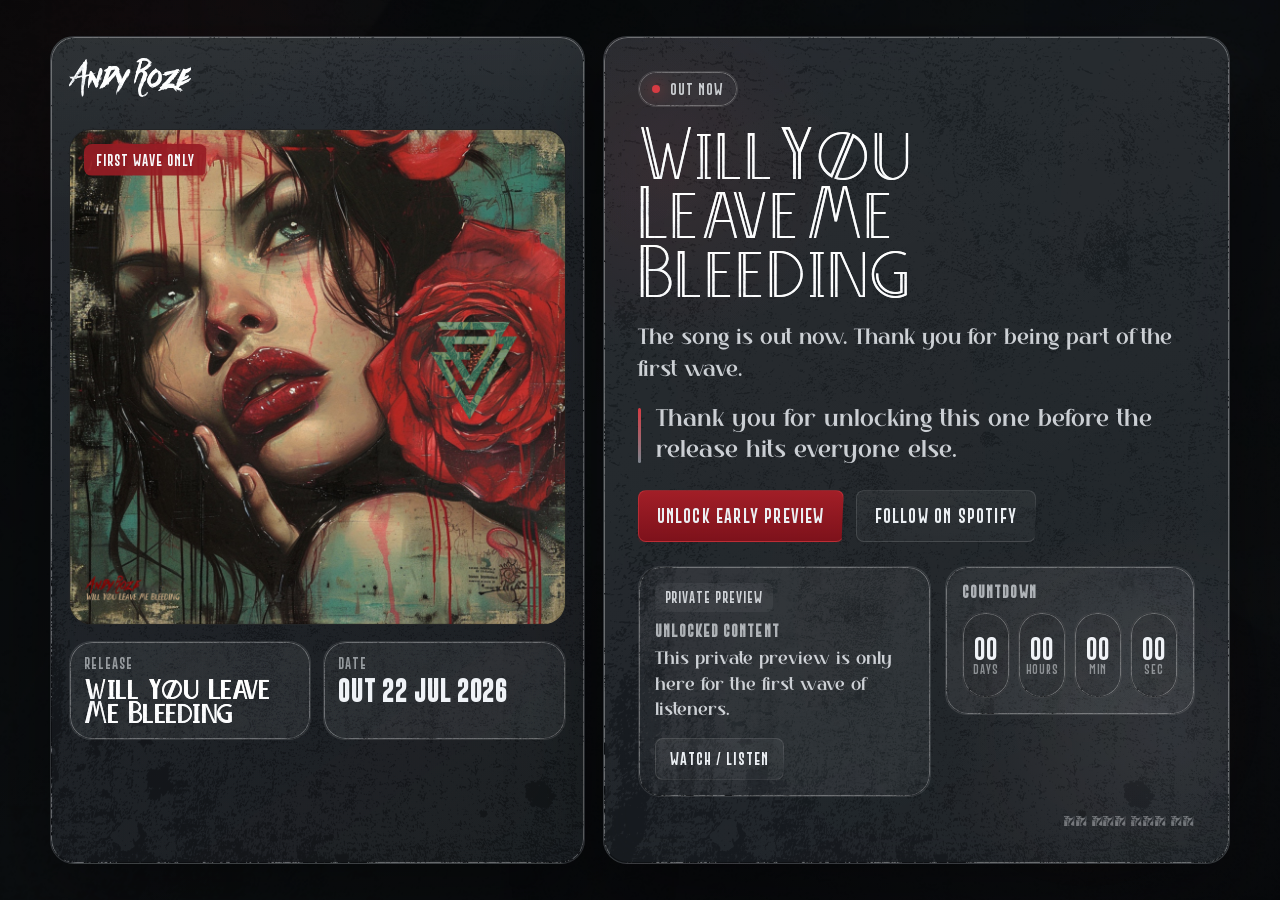
==== bleeding-unlocked/index.html @ 6ed04b6d "Add files via upload" ====
<!doctype html>
<html lang="en">
<head>
  <meta charset="utf-8" />
  <meta name="viewport" content="width=device-width, initial-scale=1" />
  <title>Andy Roze — Will You Leave Me Bleeding</title>
  <meta name="description" content="Private pre-release unlock for Andy Roze — Will You Leave Me Bleeding. Out July 22, 2026." />
  <meta name="theme-color" content="#131518" />
  <meta property="og:title" content="Andy Roze — Will You Leave Me Bleeding" />
  <meta property="og:description" content="Private pre-release unlock. Out July 22, 2026." />
  <meta property="og:type" content="website" />
  <meta property="og:image" content="cover-wylmb.jpg" />

  <style>
    @font-face { font-family: "Againts"; src: url("Againts.ttf") format("truetype"); font-display: swap; }
    @font-face { font-family: "AnniversDemo"; src: url("AnniversDemo.ttf") format("truetype"); font-display: swap; }
    @font-face { font-family: "Gobold"; src: url("GoboldExtra2.otf") format("opentype"); font-display: swap; }
    @font-face { font-family: "Graceful"; src: url("Graceful.otf") format("opentype"); font-display: swap; }

    :root {
      --bg: #0d1013;
      --mx: 0;
      --my: 0;
      --bg-2: #171b20;
      --panel: rgba(23, 26, 31, 0.84);
      --panel-2: rgba(28, 32, 38, 0.78);
      --metal: #d8dde3;
      --ink: #ecf0f4;
      --muted: rgba(236,240,244,.76);
      --low: rgba(236,240,244,.48);
      --edge: rgba(255,255,255,.11);
      --blood: #971d24;
      --blood-2: #d63b43;
      --teal: #6d7e8a;
      --steel: #98a3ad;
      --shadow: 0 30px 90px rgba(0,0,0,.42);
      --radius: 24px;
    }

    * { box-sizing: border-box; }
    html, body { min-height: 100%; }
    body {
      margin: 0;
      color: var(--ink);
      overflow-x: hidden;
      font-family: Georgia, serif;
      background:
        radial-gradient(circle at 12% 12%, rgba(214,59,67,.10), transparent 24vw),
        radial-gradient(circle at 85% 82%, rgba(120,136,148,.10), transparent 30vw),
        linear-gradient(145deg, #090b0d 0%, #15191d 50%, #0b0d10 100%);
      position: relative;
    }

    body::before,
    body::after {
      content: "";
      position: fixed;
      inset: 0;
      pointer-events: none;
    }

    body::before {
      background: url("grunge-texture.jpg") center/cover repeat;
      opacity: .045;
      mix-blend-mode: soft-light;
      z-index: -1;
    }

    body::after {
      background:
        linear-gradient(rgba(255,255,255,.018) 1px, transparent 1px),
        linear-gradient(90deg, rgba(255,255,255,.015) 1px, transparent 1px);
      background-size: 48px 48px;
      mask-image: radial-gradient(circle at center, black 0%, transparent 82%);
      opacity: .14;
      z-index: -1;
    }

    .bg-photo {
      position: fixed;
      inset: -3%;
      pointer-events: none;
      z-index: -2;
      background-image:
        linear-gradient(180deg, rgba(6,8,10,.82), rgba(7,9,11,.86)),
        linear-gradient(90deg, rgba(8,9,11,.78), rgba(8,9,11,.46) 34%, rgba(8,9,11,.72) 100%),
        url("bg-andy.jpg");
      background-size: cover, cover, cover;
      background-repeat: no-repeat;
      background-position: center, center, 71% center;
      opacity: .5;
      filter: brightness(.42) saturate(.72) contrast(1.02);
      transform: translate3d(calc(var(--mx) * 10px), calc(var(--my) * 10px), 0) scale(1.05);
      will-change: transform;
      transition: transform .18s ease-out;
    }

    .candle-glow {
      position: fixed;
      width: min(30vw, 320px);
      height: min(42vw, 420px);
      right: clamp(10px, 3vw, 36px);
      bottom: clamp(18px, 4vh, 44px);
      pointer-events: none;
      z-index: -1;
      opacity: .34;
      transform: translate3d(calc(var(--mx) * 5px), calc(var(--my) * 7px), 0);
      filter: blur(18px);
      will-change: transform, opacity;
      transition: transform .18s ease-out;
      animation: candleFlicker 5.6s ease-in-out infinite;
    }

    .candle-glow::before,
    .candle-glow::after {
      content: "";
      position: absolute;
      inset: 0;
      border-radius: 999px;
    }

    .candle-glow::before {
      background:
        radial-gradient(circle at 55% 76%, rgba(255,162,83,.24) 0%, rgba(255,126,46,.15) 18%, rgba(194,58,21,.07) 34%, rgba(194,58,21,0) 66%),
        radial-gradient(circle at 52% 60%, rgba(255,210,116,.18) 0%, rgba(255,179,86,.12) 12%, rgba(255,140,66,.05) 24%, rgba(255,140,66,0) 50%);
    }

    .candle-glow::after {
      width: 22%;
      height: 34%;
      left: 47%;
      top: 38%;
      transform: translateX(-50%);
      background:
        radial-gradient(circle at 50% 70%, rgba(255,233,172,.55) 0%, rgba(255,188,87,.28) 24%, rgba(255,137,49,.10) 48%, rgba(255,137,49,0) 76%);
      filter: blur(10px);
      opacity: .85;
    }

    a { color: inherit; text-decoration: none; }

    .wrap {
      width: min(1180px, calc(100% - 28px));
      margin: 0 auto;
      min-height: 100vh;
      display: grid;
      place-items: center;
      padding: 24px 0;
      position: relative;
    }


    .shell {
      width: 100%;
      display: grid;
      grid-template-columns: minmax(320px, .92fr) minmax(360px, 1.08fr);
      gap: 18px;
      position: relative;
      z-index: 1;
      transform-style: preserve-3d;
      will-change: transform;
      transform:
        perspective(1500px)
        translate3d(calc(var(--mx) * -9px), calc(var(--my) * -9px), 0)
        rotateX(calc(var(--my) * 0.75deg))
        rotateY(calc(var(--mx) * -0.88deg));
      transition: transform .16s ease-out;
    }

    .art-panel,
    .content-panel {
      position: relative;
      overflow: hidden;
      border-radius: var(--radius);
      border: 1px solid var(--edge);
      box-shadow: var(--shadow);
      backdrop-filter: blur(16px);
      -webkit-backdrop-filter: blur(16px);
    }

    .art-panel {
      padding: 18px;
      background:
        linear-gradient(180deg, rgba(255,255,255,.05), transparent 24%),
        linear-gradient(145deg, rgba(122,136,148,.08), rgba(255,255,255,.02)),
        rgba(18, 21, 26, .88);
      display: flex;
      flex-direction: column;
      gap: 16px;
    }

    .content-panel {
      padding: clamp(22px, 3vw, 34px);
      background:
        radial-gradient(circle at 10% 16%, rgba(214,59,67,.08), transparent 20%),
        radial-gradient(circle at 90% 84%, rgba(152,163,173,.11), transparent 24%),
        linear-gradient(155deg, rgba(255,255,255,.05), rgba(255,255,255,.02)),
        rgba(22, 26, 31, .9);
      display: flex;
      flex-direction: column;
      justify-content: flex-start;
    }

    .rough-edge::after {
      content: "";
      position: absolute;
      inset: 0;
      border-radius: inherit;
      padding: 1px;
      background:
        linear-gradient(180deg, rgba(255,255,255,.2), rgba(255,255,255,.06)),
        url("grunge-texture.jpg") center/cover repeat;
      background-blend-mode: overlay;
      opacity: .32;
      pointer-events: none;
      -webkit-mask: linear-gradient(#000 0 0) content-box, linear-gradient(#000 0 0);
      -webkit-mask-composite: xor;
      mask: linear-gradient(#000 0 0) content-box, linear-gradient(#000 0 0);
      mask-composite: exclude;
    }

    .soft-grunge::before {
      content: "";
      position: absolute;
      inset: 0;
      background:
        linear-gradient(180deg, rgba(255,255,255,.04), transparent 18%),
        url("grunge-texture.jpg") center/cover repeat;
      mix-blend-mode: soft-light;
      opacity: .12;
      pointer-events: none;
    }

    .topline {
      position: relative;
      z-index: 1;
      display: flex;
      align-items: flex-start;
      justify-content: flex-start;
      gap: 12px;
      padding-top: 0;
      overflow: visible;
    }

    .andy {
      display: inline-block;
      margin-top: 0;
      padding-top: .18em;
      padding-bottom: .08em;
      font-family: "Againts", cursive;
      font-size: clamp(2.05rem, 3vw, 2.62rem);
      line-height: 1.24;
      letter-spacing: .02em;
      color: transparent;
      background:
        linear-gradient(180deg, #e7edf3 0%, #b6c0c8 42%, #7d8891 78%, #eef3f7 100%),
        url("grunge-texture.jpg") center/cover repeat;
      background-blend-mode: screen;
      -webkit-background-clip: text;
      background-clip: text;
      text-shadow: 0 0 16px rgba(255,255,255,.04);
      filter: saturate(.84) contrast(1.06);
    }

    .ui-label,
    .badge,
    .tape,
    .note .label,
    .module h2,
    .preview-ribbon,
    .timebox .label,
    .footer {
      font-family: "Gobold", Impact, sans-serif;
      text-transform: uppercase;
      letter-spacing: .08em;
    }

    .smallcaps {
      color: rgba(236,240,244,.74);
      font-size: .9rem;
    }

    .cover-frame,
    .module,
    .note,
    .timebox,
    .badge {
      position: relative;
      overflow: hidden;
      border-radius: 22px;
      border: 1px solid rgba(255,255,255,.09);
      background: rgba(255,255,255,.028);
    }

    .cover-frame {
      background: #0d0f12;
      isolation: isolate;
    }

    .cover-frame::after {
      content: "";
      position: absolute;
      inset: 0;
      background:
        linear-gradient(110deg, transparent 0 50%, rgba(255,255,255,.08) 52%, transparent 56% 100%),
        linear-gradient(180deg, transparent 0 72%, rgba(0,0,0,.32) 100%);
      pointer-events: none;
      z-index: 4;
    }

    .cover,
    .cover-video {
      display: block;
      width: 100%;
      aspect-ratio: 1 / 1;
      object-fit: cover;
    }

    .cover {
      transform: scale(1.01);
      filter: contrast(1.02) saturate(.97);
      transition: transform .8s ease;
    }

    .cover-video {
      position: absolute;
      inset: 0;
      opacity: 0;
      transition: opacity .26s ease;
      z-index: 3;
      background: #0d0f12;
    }

    .cover-frame:hover .cover,
    .cover-frame:focus-within .cover,
    .cover-frame.video-active .cover { transform: scale(1.03); }
    .cover-frame.video-active .cover-video { opacity: 1; }

    @media (hover: none), (pointer: coarse) {
      .cover-video { opacity: 1; }
      .cover { transform: scale(1.03); }
    }

    .tape {
      position: absolute;
      top: 14px;
      left: 14px;
      z-index: 5;
      padding: 8px 12px;
      font-size: .76rem;
      background: rgba(150,29,36,.92);
      color: #f8f9fb;
      box-shadow: 0 10px 30px rgba(0,0,0,.18);
      border-radius: 8px;
      clip-path: polygon(1% 0, 99% 0, 100% 8%, 99% 100%, 1% 100%, 0 92%, 0 8%);
    }

    .art-notes {
      display: grid;
      grid-template-columns: 1fr 1fr;
      gap: 12px;
    }

    .note {
      min-height: 92px;
      padding: 14px 14px 12px;
    }

    .note .label {
      position: relative;
      z-index: 1;
      color: rgba(236,240,244,.56);
      font-size: .74rem;
      margin-bottom: 8px;
    }

    .note strong {
      position: relative;
      z-index: 1;
      display: block;
      font-size: 1.08rem;
      line-height: 1.14;
      font-weight: 600;
      color: rgba(236,240,244,.92);
    }

    .note-release {
      font-family: "AnniversDemo", serif;
      font-size: 1.58rem !important;
      line-height: .94 !important;
      letter-spacing: .02em;
      color: transparent !important;
      background:
        linear-gradient(180deg, #fbf9f5 0%, #e7edf3 42%, #cad1d8 76%, #f4f7fb 100%),
        url("grunge-texture.jpg") center/cover repeat;
      background-blend-mode: screen;
      -webkit-background-clip: text;
      background-clip: text;
      text-shadow: 0 0 10px rgba(255,255,255,.03);
    }

    .note-date {
      font-family: "Gobold", Impact, sans-serif;
      font-size: 1.48rem !important;
      line-height: .98 !important;
      letter-spacing: .03em;
      color: rgba(244,247,251,.98) !important;
    }

    .badge {
      position: relative;
      z-index: 1;
      display: inline-flex;
      align-items: center;
      gap: 10px;
      align-self: flex-start;
      margin-bottom: 14px;
      padding: 9px 13px;
      background: rgba(255,255,255,.04);
      color: rgba(236,240,244,.82);
      font-size: .78rem;
    }

    .badge i {
      width: 8px;
      height: 8px;
      border-radius: 50%;
      background: var(--blood-2);
      box-shadow: 0 0 16px rgba(214,59,67,.84);
      flex: none;
    }

    .song-title {
      display: block;
      margin: 6px 0 0;
      max-width: 720px;
      line-height: .92;
    }

    .song-title .line {
      display: block;
      white-space: nowrap;
    }

    .song-title .title-word {
      display: inline-block;
      font-family: "AnniversDemo", serif;
      font-size: clamp(2.45rem, 5vw, 4.15rem);
      color: transparent;
      background:
        linear-gradient(180deg, #fbf9f5 0%, #e7edf3 42%, #cad1d8 76%, #f4f7fb 100%),
        url("grunge-texture.jpg") center/cover repeat;
      background-blend-mode: screen;
      -webkit-background-clip: text;
      background-clip: text;
      text-shadow: 0 0 18px rgba(255,255,255,.04);
      letter-spacing: .03em;
      animation: titleBreath 4.6s ease-in-out infinite;
      will-change: filter, text-shadow;
    }

    .song-title .sp { display: inline-block; width: .28em; }

    .lede,
    .pullquote,
    .module p {
      font-family: "Graceful", Georgia, serif !important;
      font-weight: normal;
      text-transform: none;
      letter-spacing: 0;
      color: rgba(236,240,244,.84);
    }

    .lede {
      margin: 18px 0 0;
      max-width: 640px;
      font-size: clamp(1.22rem, 1.72vw, 1.42rem);
      line-height: 1.46;
    }

    .pullquote {
      position: relative;
      margin: 18px 0 0;
      padding-left: 18px;
      max-width: 620px;
      font-size: clamp(1.25rem, 1.88vw, 1.5rem);
      line-height: 1.3;
    }

    .pullquote::before {
      content: "";
      position: absolute;
      left: 0;
      top: .15em;
      bottom: .12em;
      width: 3px;
      background: linear-gradient(180deg, var(--blood-2), rgba(152,163,173,.76));
      border-radius: 99px;
    }

    .actions {
      display: flex;
      flex-wrap: wrap;
      gap: 12px;
      margin-top: 24px;
    }

    .btn {
      min-height: 52px;
      padding: 0 18px;
      border: 1px solid rgba(255,255,255,.12);
      background: linear-gradient(180deg, rgba(255,255,255,.05), rgba(255,255,255,.03));
      color: var(--ink);
      display: inline-flex;
      align-items: center;
      justify-content: center;
      gap: 10px;
      font-family: "Gobold", Impact, sans-serif;
      text-transform: uppercase;
      letter-spacing: .08em;
      font-size: .94rem;
      border-radius: 8px;
      clip-path: polygon(1% 0, 99% 0, 100% 8%, 99% 100%, 1% 100%, 0 92%, 0 8%);
      box-shadow: 0 10px 24px rgba(0,0,0,.14);
      transition: transform .2s ease, border-color .2s ease, filter .2s ease;
    }

    .btn:hover {
      transform: translateY(-2px);
      border-color: rgba(255,255,255,.22);
      filter: brightness(1.04);
    }

    .btn.primary {
      position: relative;
      overflow: hidden;
      background: linear-gradient(180deg, rgba(165,31,39,.98), rgba(128,18,27,.98));
      border-color: rgba(214,59,67,.55);
      box-shadow: 0 15px 34px rgba(157,31,37,.28);
      animation: buttonGlow 2s ease-in-out infinite;
    }

    .btn.primary::before {
      content: "";
      position: absolute;
      top: -42%;
      bottom: -42%;
      left: -52%;
      width: 42%;
      transform: skewX(-22deg) translateX(-190%);
      background: linear-gradient(90deg, rgba(255,255,255,0) 0%, rgba(255,255,255,.10) 20%, rgba(255,255,255,.95) 50%, rgba(255,255,255,.10) 80%, rgba(255,255,255,0) 100%);
      mix-blend-mode: screen;
      opacity: .98;
      filter: blur(.45px);
      animation: redSweep 2s ease-in-out infinite;
      pointer-events: none;
      z-index: 1;
    }

    .btn.primary::after {
      content: "";
      position: absolute;
      inset: -10%;
      border-radius: inherit;
      background: radial-gradient(circle at center, rgba(255,255,255,.12) 0%, rgba(214,59,67,.18) 42%, rgba(214,59,67,0) 76%);
      opacity: 0;
      filter: blur(14px);
      animation: redGlow 2s ease-in-out infinite;
      pointer-events: none;
      z-index: 0;
    }

    .grid {
      display: grid;
      grid-template-columns: 1.08fr .92fr;
      gap: 14px;
      margin-top: 24px;
      align-items: start;
    }

    .module {
      padding: 16px;
    }

    .module h2 {
      position: relative;
      z-index: 1;
      margin: 0 0 8px;
      color: rgba(236,240,244,.68);
      font-size: .84rem;
    }

    .module p {
      position: relative;
      z-index: 1;
      margin: 0;
      font-size: 1.12rem;
      line-height: 1.42;
    }

    .socials {
      display: flex;
      flex-wrap: wrap;
      gap: 10px;
      margin-top: 14px;
      position: relative;
      z-index: 1;
    }

    .btn.small {
      min-height: 42px;
      padding-inline: 14px;
      font-size: .82rem;
    }

    .preview-ribbon {
      display: inline-block;
      position: relative;
      z-index: 1;
      margin-bottom: 10px;
      padding: 7px 10px;
      font-size: .74rem;
      color: rgba(236,240,244,.84);
      background: rgba(255,255,255,.05);
      border-radius: 6px;
    }

    .countdown {
      display: grid;
      grid-template-columns: repeat(4, minmax(0, 1fr));
      gap: 8px;
      margin-top: 12px;
    }

    .timebox {
      min-height: 86px;
      display: grid;
      place-items: center;
      text-align: center;
      padding: 12px 6px 10px;
      background: rgba(0,0,0,.16);
    }

    .num {
      position: relative;
      z-index: 1;
      font-family: "Gobold", Impact, sans-serif;
      font-size: clamp(1.42rem, 1.85vw, 1.86rem);
      line-height: .95;
      letter-spacing: .02em;
      color: rgba(244,247,251,.98);
    }

    .timebox .label {
      position: relative;
      z-index: 1;
      margin-top: 5px;
      font-size: .62rem;
      line-height: 1;
      color: rgba(236,240,244,.5);
      white-space: nowrap;
    }

    .footer {
      margin-top: 16px;
      min-height: 16px;
      color: rgba(236,240,244,.38);
      font-size: .74rem;
      text-align: right;
    }

    .hidden { display: none !important; }

    @keyframes redSweep {
      0%, 54%, 100% { transform: skewX(-22deg) translateX(-220%); opacity: 0; }
      58% { opacity: .22; }
      66% { transform: skewX(-22deg) translateX(120%); opacity: .98; }
      74% { transform: skewX(-22deg) translateX(360%); opacity: .98; }
      80% { opacity: 0; }
    }

    @keyframes redGlow {
      0%, 54%, 100% { opacity: 0; }
      60% { opacity: .14; }
      68% { opacity: .28; }
      74% { opacity: .34; }
      80% { opacity: .06; }
    }

    @keyframes buttonGlow {
      0%, 54%, 100% {
        box-shadow: 0 15px 34px rgba(157,31,37,.28), 0 0 0 rgba(255,255,255,0), 0 0 0 rgba(214,59,67,0);
      }
      60% {
        box-shadow: 0 15px 34px rgba(157,31,37,.30), 0 0 10px rgba(255,255,255,.04), 0 0 16px rgba(214,59,67,.12);
      }
      68% {
        box-shadow: 0 15px 34px rgba(157,31,37,.32), 0 0 14px rgba(255,255,255,.08), 0 0 24px rgba(214,59,67,.18);
      }
      74% {
        box-shadow: 0 15px 34px rgba(157,31,37,.34), 0 0 18px rgba(255,255,255,.10), 0 0 30px rgba(214,59,67,.24);
      }
      80% {
        box-shadow: 0 15px 34px rgba(157,31,37,.28), 0 0 6px rgba(255,255,255,.02), 0 0 10px rgba(214,59,67,.08);
      }
    }

    @media (max-width: 1020px) {
      .shell {
        grid-template-columns: 1fr;
        transform: none;
      }
      .art-panel,
      .content-panel { transform: none; }
      .wrap { width: min(100% - 18px, 760px); padding: 12px 0 18px; }
      .grid { grid-template-columns: 1fr; }
      .song-title .title-word { font-size: clamp(2.15rem, 7.4vw, 3.65rem); }
      .actions .btn { width: 100%; }
    }

    @media (max-width: 620px) {
      .art-panel { padding: 14px; }
      .content-panel { padding: 18px 15px 20px; }
      .art-notes { grid-template-columns: 1fr; }
      .countdown { grid-template-columns: repeat(2, minmax(0, 1fr)); }
      .song-title .line { white-space: normal; }
      .andy {
        font-size: 1.9rem;
        margin-top: 0;
        padding-top: .18em;
        padding-bottom: .08em;
        line-height: 1.24;
      }
    }

    @media (prefers-reduced-motion: reduce) {
      .shell,
      .art-panel,
      .content-panel {
        transform: none !important;
        transition: none !important;
      }
    }

    @media (prefers-reduced-motion: no-preference) {
      .badge i { animation: pulse 1.8s ease-in-out infinite; }
      @keyframes pulse { 0%, 100% { transform: scale(.82); opacity: .74; } 50% { transform: scale(1.16); opacity: 1; } }
      @keyframes candleFlicker {
        0%, 100% { opacity: .26; transform: translate3d(calc(var(--mx) * 5px), calc(var(--my) * 7px), 0) scale(.98); }
        18% { opacity: .32; transform: translate3d(calc(var(--mx) * 5px), calc(var(--my) * 7px), 0) scale(1.02); }
        42% { opacity: .38; transform: translate3d(calc(var(--mx) * 5px), calc(var(--my) * 7px), 0) scale(1.03); }
        61% { opacity: .28; transform: translate3d(calc(var(--mx) * 5px), calc(var(--my) * 7px), 0) scale(.99); }
        78% { opacity: .36; transform: translate3d(calc(var(--mx) * 5px), calc(var(--my) * 7px), 0) scale(1.01); }
      }
      @keyframes titleBreath {
        0%, 100% {
          text-shadow: 0 0 14px rgba(255,255,255,.03), 0 0 20px rgba(214,59,67,.04), 0 0 30px rgba(255,255,255,.02);
          filter: brightness(1) drop-shadow(0 0 2px rgba(255,255,255,.02));
        }
        50% {
          text-shadow: 0 0 18px rgba(255,255,255,.08), 0 0 28px rgba(214,59,67,.10), 0 0 44px rgba(255,255,255,.05);
          filter: brightness(1.04) drop-shadow(0 0 8px rgba(255,255,255,.05));
        }
      }
    }
  </style>
</head>
<body>
  <div class="bg-photo" aria-hidden="true"></div>
  <div class="candle-glow" aria-hidden="true"></div>
  <main class="wrap">
    <section class="shell" aria-label="Private pre-save unlock page">
      <aside class="art-panel rough-edge soft-grunge">
        <div class="topline">
          <span class="andy">Andy Roze</span>
        </div>

        <div class="cover-frame rough-edge soft-grunge" id="coverFrame">
          <span class="tape">First Wave Only</span>
          <img class="cover" src="cover-wylmb.jpg" alt="Will You Leave Me Bleeding cover art" />
          <video class="cover-video" id="coverVideo" muted loop playsinline preload="auto">
            <source src="cover-loop.mp4" type="video/mp4">
          </video>
        </div>

        <div class="art-notes">
          <div class="note rough-edge soft-grunge">
            <div class="label">Release</div>
            <strong class="note-release">Will You Leave Me Bleeding</strong>
          </div>
          <div class="note rough-edge soft-grunge">
            <div class="label">Date</div>
            <strong class="note-date">Out 22 Jul 2026</strong>
          </div>
        </div>
      </aside>

      <article class="content-panel rough-edge soft-grunge">
        <div>
          <div class="badge rough-edge"><i></i><span id="statusText">Pre-save Unlocked</span></div>

          <div class="song-title" aria-label="Will You Leave Me Bleeding">
            <span class="line"><span class="title-word">Will</span><span class="sp"></span><span class="title-word">You</span></span>
            <span class="line"><span class="title-word">Leave</span><span class="sp"></span><span class="title-word">Me</span></span>
            <span class="line"><span class="title-word">Bleeding</span></span>
          </div>

          <p class="lede" id="leadText">
            The song will be saved to your Spotify on July 22, 2026. You are now part of the first wave — here is a private early preview.
          </p>

          <p class="pullquote">Thank you for unlocking this one before the release hits everyone else.</p>

          <nav class="actions" aria-label="Primary actions">
            <a class="btn primary" id="previewButton" href="#preview" target="_self" rel="noopener">Unlock Early Preview</a>
            <a class="btn" id="spotifyButton" href="#" target="_blank" rel="noopener">Follow on Spotify</a>
          </nav>

          <div class="grid">
            <section class="module rough-edge soft-grunge" id="preview">
              <div class="preview-ribbon">Private Preview</div>
              <h2>Unlocked Content</h2>
              <p id="previewText">Replace the preview link in the file with your unlisted YouTube / SoundCloud / teaser URL.</p>
              <div class="socials">
                <a class="btn small" id="watchButton" href="#" target="_blank" rel="noopener">Watch / Listen</a>
                <a class="btn small" id="instagramButton" href="#" target="_blank" rel="noopener">Instagram</a>
                <a class="btn small" id="youtubeButton" href="#" target="_blank" rel="noopener">YouTube</a>
              </div>
            </section>

            <section class="module rough-edge soft-grunge" aria-label="Countdown to release">
              <h2>Countdown</h2>
              <div class="countdown">
                <div class="timebox rough-edge soft-grunge"><div><div class="num" id="days">--</div><div class="label">Days</div></div></div>
                <div class="timebox rough-edge soft-grunge"><div><div class="num" id="hours">--</div><div class="label">Hours</div></div></div>
                <div class="timebox rough-edge soft-grunge"><div><div class="num" id="minutes">--</div><div class="label">Min</div></div></div>
                <div class="timebox rough-edge soft-grunge"><div><div class="num" id="seconds">--</div><div class="label">Sec</div></div></div>
              </div>
            </section>
          </div>
        </div>

        <footer class="footer">𒍝𒂊 𒈬𒁕𒀭 𒌑𒌌𒄭 𒅗𒀀</footer>
      </article>
    </section>
  </main>

  <script>
    // EDIT ONLY THIS BLOCK AFTER UPLOAD
    const CONFIG = {
      releaseDateISO: "2026-07-22T00:00:00+02:00",
      previewUrl: "https://youtu.be/GfuiwwoVek8",
      spotifyArtistUrl: "https://open.spotify.com/artist/0I22ZgD2w7WwWUmAvrTj4Y?si=UqC60DfySte24MYBbUj7Jg",
      instagramUrl: "",
      youtubeUrl: "",
      outNowUrl: "PASTE_FINAL_SPOTIFY_OR_SMART_LINK_AFTER_RELEASE_HERE"
    };

    const $ = (id) => document.getElementById(id);
    const setHref = (id, value) => {
      const el = $(id);
      const valid = value && !value.startsWith("PASTE_") && value !== "#";
      if (valid) el.href = value;
      else el.classList.add("hidden");
    };

    setHref("watchButton", CONFIG.previewUrl);
    setHref("spotifyButton", CONFIG.spotifyArtistUrl);
    setHref("instagramButton", CONFIG.instagramUrl);
    setHref("youtubeButton", CONFIG.youtubeUrl);

    if (CONFIG.previewUrl && !CONFIG.previewUrl.startsWith("PASTE_")) {
      $("previewButton").href = CONFIG.previewUrl;
      $("previewButton").target = "_blank";
      $("previewText").textContent = "This private preview is only here for the first wave of listeners.";
    }

    const target = new Date(CONFIG.releaseDateISO).getTime();
    const tick = () => {
      const now = Date.now();
      let diff = target - now;

      if (diff <= 0) {
        $("statusText").textContent = "Out Now";
        $("leadText").textContent = "The song is out now. Thank you for being part of the first wave.";
        ["days", "hours", "minutes", "seconds"].forEach(id => $(id).textContent = "00");
        if (CONFIG.outNowUrl && !CONFIG.outNowUrl.startsWith("PASTE_")) {
          $("previewButton").textContent = "Listen Now";
          $("previewButton").href = CONFIG.outNowUrl;
          $("previewButton").target = "_blank";
        }
        return;
      }

      const days = Math.floor(diff / 86400000); diff -= days * 86400000;
      const hours = Math.floor(diff / 3600000); diff -= hours * 3600000;
      const minutes = Math.floor(diff / 60000); diff -= minutes * 60000;
      const seconds = Math.floor(diff / 1000);

      $("days").textContent = String(days).padStart(2, "0");
      $("hours").textContent = String(hours).padStart(2, "0");
      $("minutes").textContent = String(minutes).padStart(2, "0");
      $("seconds").textContent = String(seconds).padStart(2, "0");
    };

    tick();
    setInterval(tick, 1000);

    const frame = $("coverFrame");
    const video = $("coverVideo");
    if (frame && video) {
      const isTouchLike = window.matchMedia("(hover: none), (pointer: coarse)").matches;
      let videoActive = false;
      let lastPointerX = -9999;
      let lastPointerY = -9999;

      video.muted = true;
      video.defaultMuted = true;
      video.loop = true;
      video.playsInline = true;
      video.setAttribute("muted", "");
      video.setAttribute("playsinline", "");
      video.load();

      const playVid = async () => {
        if (videoActive && !video.paused) return;
        videoActive = true;
        frame.classList.add("video-active");

        try {
          if (video.readyState >= 1 && video.currentTime === 0) video.currentTime = 0.01;
          await video.play();
        } catch (e) {
          const retry = async () => {
            if (!videoActive) return;
            try {
              if (video.readyState >= 1 && video.currentTime === 0) video.currentTime = 0.01;
              await video.play();
              frame.classList.add("video-active");
            } catch (_) {}
          };
          video.addEventListener("canplay", retry, { once: true });
          video.addEventListener("loadeddata", retry, { once: true });
        }
      };

      const stopVid = () => {
        if (isTouchLike || !videoActive) return;
        videoActive = false;
        frame.classList.remove("video-active");
        try {
          video.pause();
          if (video.readyState >= 1) video.currentTime = 0;
        } catch (e) {}
      };

      if (isTouchLike) {
        playVid();
        document.addEventListener("visibilitychange", () => {
          if (!document.hidden) playVid();
        });
      } else {
        // The page itself moves against the mouse because of the inverted parallax.
        // So normal pointerenter/pointerleave can flicker: the moving cover briefly
        // "escapes" from under the cursor. We use a padded hit area instead.
        const updateVideoHover = (event) => {
          lastPointerX = event.clientX;
          lastPointerY = event.clientY;

          const rect = frame.getBoundingClientRect();
          const pad = 34;
          const inside =
            lastPointerX >= rect.left - pad &&
            lastPointerX <= rect.right + pad &&
            lastPointerY >= rect.top - pad &&
            lastPointerY <= rect.bottom + pad;

          if (inside) playVid();
          else stopVid();
        };

        window.addEventListener("pointermove", updateVideoHover, { passive: true });
        frame.addEventListener("focusin", playVid);
        frame.addEventListener("focusout", stopVid);
        window.addEventListener("blur", stopVid);
      }
    }


    // Subtle full-page mouse parallax / tilt.
    const canParallax = window.matchMedia("(hover: hover) and (pointer: fine)").matches
      && !window.matchMedia("(prefers-reduced-motion: reduce)").matches;

    if (canParallax) {
      let targetX = 0;
      let targetY = 0;
      let currentX = 0;
      let currentY = 0;
      let raf = 0;

      const renderParallax = () => {
        currentX += (targetX - currentX) * 0.10;
        currentY += (targetY - currentY) * 0.10;

        document.documentElement.style.setProperty("--mx", currentX.toFixed(4));
        document.documentElement.style.setProperty("--my", currentY.toFixed(4));

        const moving = Math.abs(targetX - currentX) > 0.001 || Math.abs(targetY - currentY) > 0.001;
        if (moving) raf = requestAnimationFrame(renderParallax);
        else raf = 0;
      };

      const startRender = () => {
        if (!raf) raf = requestAnimationFrame(renderParallax);
      };

      window.addEventListener("pointermove", (event) => {
        targetX = (event.clientX / window.innerWidth - 0.5) * 2;
        targetY = (event.clientY / window.innerHeight - 0.5) * 2;
        targetX = Math.max(-1, Math.min(1, targetX));
        targetY = Math.max(-1, Math.min(1, targetY));
        startRender();
      }, { passive: true });

      document.documentElement.addEventListener("mouseleave", () => {
        targetX = 0;
        targetY = 0;
        startRender();
      });
    }
  </script>
</body>
</html>
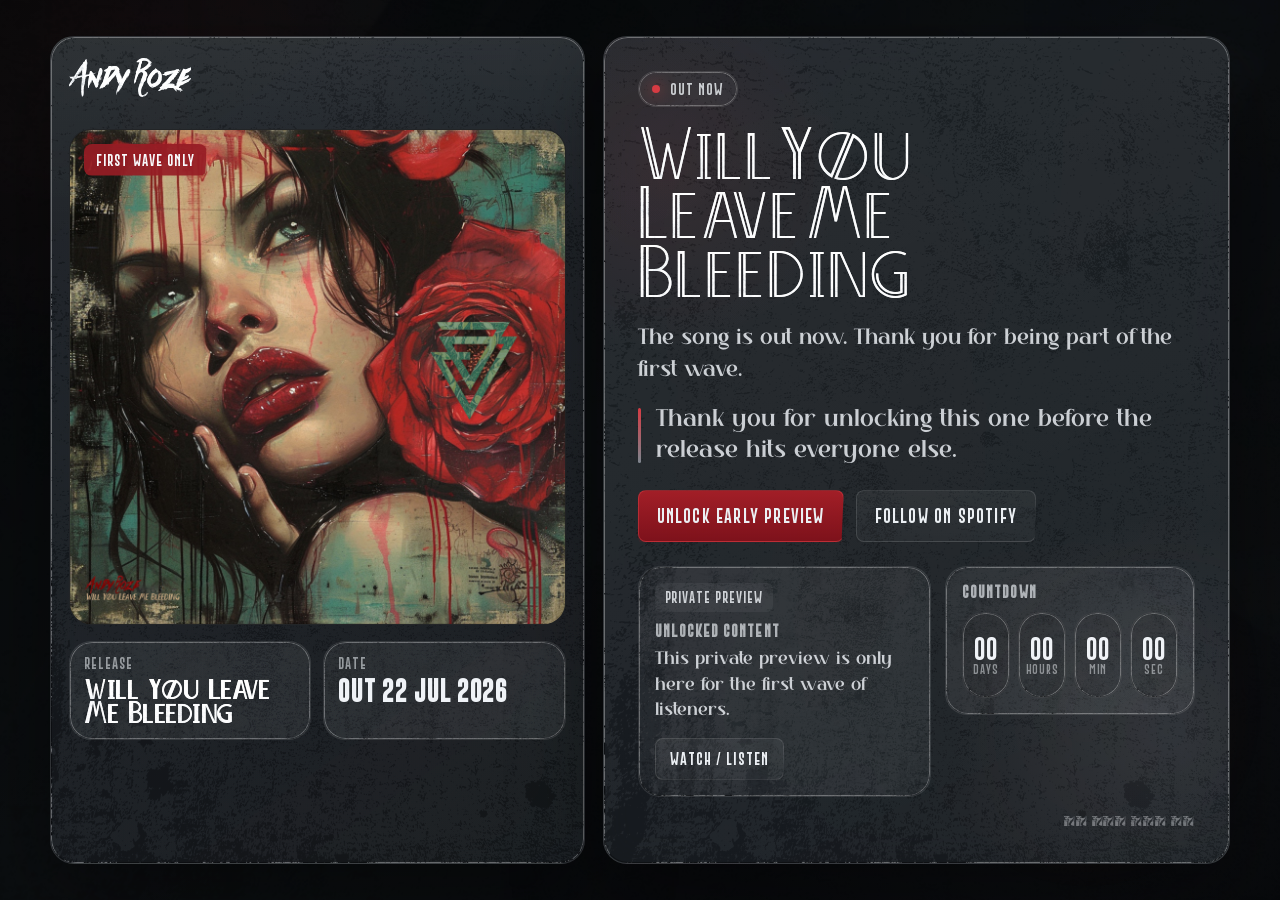
==== commit a1068d57: "Update index.html" ====
--- a/bleeding-unlocked/index.html
+++ b/bleeding-unlocked/index.html
@@ -1031,3 +1031,4 @@
   </script>
 </body>
 </html>
+
